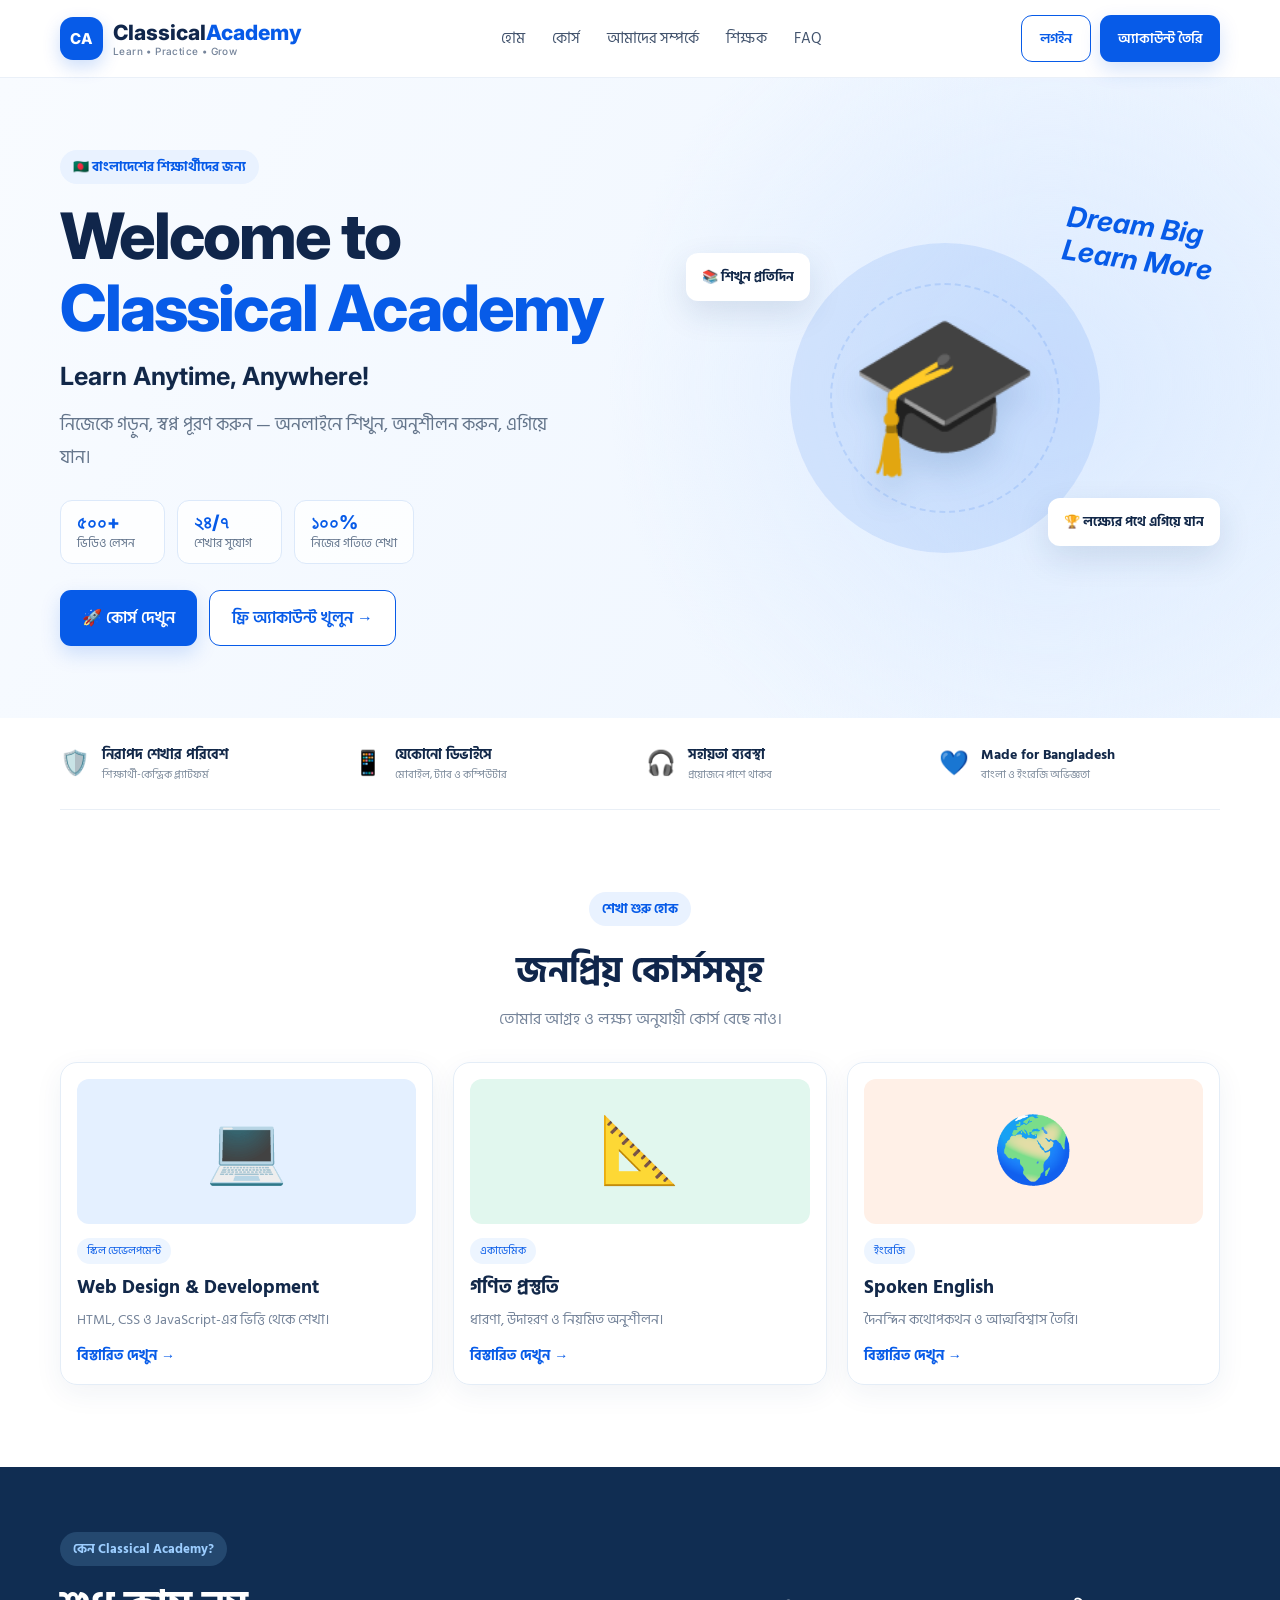
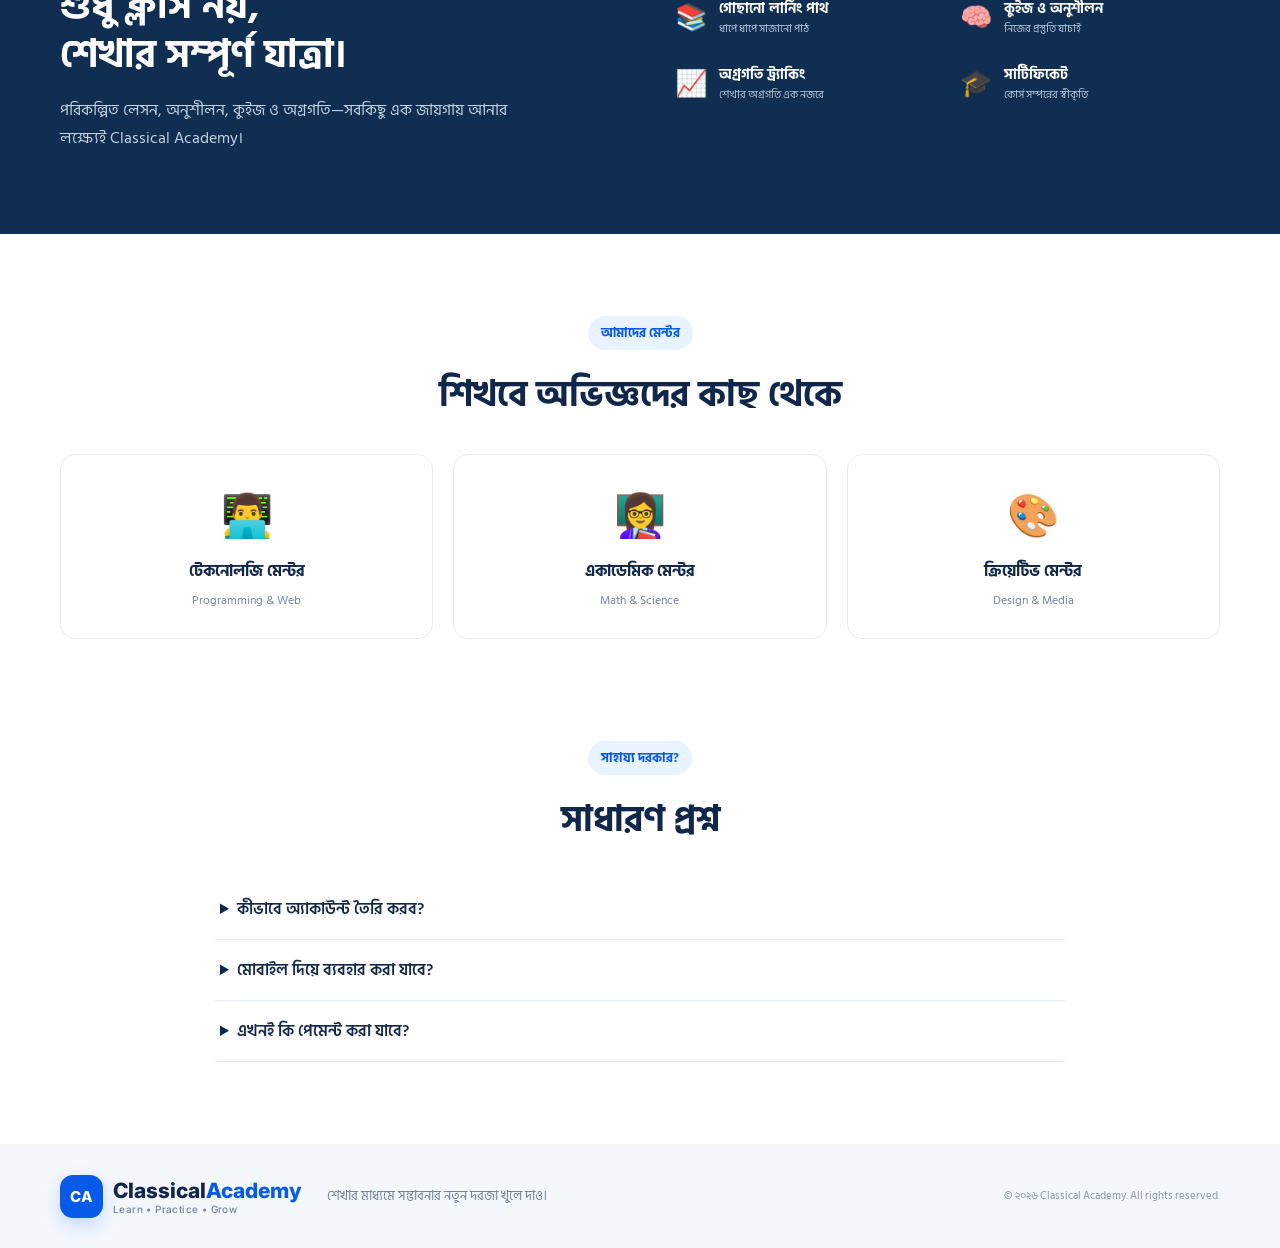
==== index.html @ afc103e8 "Add files via upload" ====
<!doctype html>
<html lang="bn">
<head>
<meta charset="utf-8"><meta name="viewport" content="width=device-width,initial-scale=1">
<meta name="theme-color" content="#075be8"><title>Classical Academy | Learn • Practice • Grow</title>
<link rel="preconnect" href="https://fonts.googleapis.com"><link rel="preconnect" href="https://fonts.gstatic.com" crossorigin>
<link href="https://fonts.googleapis.com/css2?family=Hind+Siliguri:wght@400;500;600;700&family=Inter:wght@400;500;600;700;800&display=swap" rel="stylesheet">
<link rel="stylesheet" href="style.css">
</head>
<body>
<header class="header">
 <a class="brand" href="#home"><span class="logo">CA</span><span>Classical<span>Academy</span><small>Learn • Practice • Grow</small></span></a>
 <nav id="nav"><a href="#home">হোম</a><a href="#courses">কোর্স</a><a href="#about">আমাদের সম্পর্কে</a><a href="#teachers">শিক্ষক</a><a href="#faq">FAQ</a></nav>
 <div class="head-actions"><button class="btn outline" data-open="login">লগইন</button><button class="btn primary" data-open="register">অ্যাকাউন্ট তৈরি</button><button class="hamb" id="hamb">☰</button></div>
</header>
<main id="home">
<section class="hero">
 <div class="hero-copy">
  <span class="eyebrow">🇧🇩 বাংলাদেশের শিক্ষার্থীদের জন্য</span>
  <h1>Welcome to<br><em>Classical Academy</em></h1>
  <h2>Learn Anytime, Anywhere!</h2>
  <p>নিজেকে গড়ুন, স্বপ্ন পূরণ করুন — অনলাইনে শিখুন, অনুশীলন করুন, এগিয়ে যান।</p>
  <div class="stats"><div><b>৫০০+</b><small>ভিডিও লেসন</small></div><div><b>২৪/৭</b><small>শেখার সুযোগ</small></div><div><b>১০০%</b><small>নিজের গতিতে শেখা</small></div></div>
  <div class="hero-actions"><a class="btn primary large" href="#courses">🚀 কোর্স দেখুন</a><button class="btn outline large" data-open="register">ফ্রি অ্যাকাউন্ট খুলুন →</button></div>
 </div>
 <div class="hero-visual"><div class="circle c1"></div><div class="circle c2"></div><div class="student">🎓</div><div class="floating f1">📚 <b>শিখুন প্রতিদিন</b></div><div class="floating f2">🏆 <b>লক্ষ্যের পথে এগিয়ে যান</b></div><div class="scribble">Dream Big<br>Learn More</div></div>
</section>
<section class="trust"><div>🛡️ <span><b>নিরাপদ শেখার পরিবেশ</b><small>শিক্ষার্থী-কেন্দ্রিক প্ল্যাটফর্ম</small></span></div><div>📱 <span><b>যেকোনো ডিভাইসে</b><small>মোবাইল, ট্যাব ও কম্পিউটার</small></span></div><div>🎧 <span><b>সহায়তা ব্যবস্থা</b><small>প্রয়োজনে পাশে থাকব</small></span></div><div>💙 <span><b>Made for Bangladesh</b><small>বাংলা ও ইংরেজি অভিজ্ঞতা</small></span></div></section>
<section class="section" id="courses"><div class="section-title"><span class="eyebrow">শেখা শুরু হোক</span><h2>জনপ্রিয় কোর্সসমূহ</h2><p>তোমার আগ্রহ ও লক্ষ্য অনুযায়ী কোর্স বেছে নাও।</p></div><div class="course-grid">
 <article class="course"><div class="course-art blue">💻</div><span class="tag">স্কিল ডেভেলপমেন্ট</span><h3>Web Design & Development</h3><p>HTML, CSS ও JavaScript-এর ভিত্তি থেকে শেখা।</p><button class="text-btn" data-open="login">বিস্তারিত দেখুন →</button></article>
 <article class="course"><div class="course-art green">📐</div><span class="tag">একাডেমিক</span><h3>গণিত প্রস্তুতি</h3><p>ধারণা, উদাহরণ ও নিয়মিত অনুশীলন।</p><button class="text-btn" data-open="login">বিস্তারিত দেখুন →</button></article>
 <article class="course"><div class="course-art peach">🌍</div><span class="tag">ইংরেজি</span><h3>Spoken English</h3><p>দৈনন্দিন কথোপকথন ও আত্মবিশ্বাস তৈরি।</p><button class="text-btn" data-open="login">বিস্তারিত দেখুন →</button></article>
</div></section>
<section class="about" id="about"><div><span class="eyebrow light">কেন Classical Academy?</span><h2>শুধু ক্লাস নয়,<br>শেখার সম্পূর্ণ যাত্রা।</h2><p>পরিকল্পিত লেসন, অনুশীলন, কুইজ ও অগ্রগতি—সবকিছু এক জায়গায় আনার লক্ষ্যেই Classical Academy।</p></div><div class="benefits"><div>📚 <span><b>গোছানো লার্নিং পাথ</b><small>ধাপে ধাপে সাজানো পাঠ</small></span></div><div>🧠 <span><b>কুইজ ও অনুশীলন</b><small>নিজের প্রস্তুতি যাচাই</small></span></div><div>📈 <span><b>অগ্রগতি ট্র্যাকিং</b><small>শেখার অগ্রগতি এক নজরে</small></span></div><div>🎓 <span><b>সার্টিফিকেট</b><small>কোর্স সম্পন্নের স্বীকৃতি</small></span></div></div></section>
<section class="section teachers" id="teachers"><div class="section-title"><span class="eyebrow">আমাদের মেন্টর</span><h2>শিখবে অভিজ্ঞদের কাছ থেকে</h2></div><div class="teacher-row"><div>👨‍💻<b>টেকনোলজি মেন্টর</b><small>Programming & Web</small></div><div>👩‍🏫<b>একাডেমিক মেন্টর</b><small>Math & Science</small></div><div>🎨<b>ক্রিয়েটিভ মেন্টর</b><small>Design & Media</small></div></div></section>
<section class="faq section" id="faq"><div class="section-title"><span class="eyebrow">সাহায্য দরকার?</span><h2>সাধারণ প্রশ্ন</h2></div><details><summary>কীভাবে অ্যাকাউন্ট তৈরি করব?</summary><p>উপরের “অ্যাকাউন্ট তৈরি” বাটনে ক্লিক করে রেজিস্ট্রেশন ফর্ম পূরণ করো।</p></details><details><summary>মোবাইল দিয়ে ব্যবহার করা যাবে?</summary><p>হ্যাঁ, সাইটটি মোবাইল, ট্যাবলেট ও ডেস্কটপে ব্যবহার উপযোগী।</p></details><details><summary>এখনই কি পেমেন্ট করা যাবে?</summary><p>এটি প্রথম UI প্রোটোটাইপ। লাইভ পেমেন্ট চালুর আগে Backend ও পেমেন্ট গেটওয়ে সংযুক্ত করতে হবে।</p></details></section>
</main>
<footer><a class="brand" href="#home"><span class="logo">CA</span><span>Classical<span>Academy</span><small>Learn • Practice • Grow</small></span></a><p>শেখার মাধ্যমে সম্ভাবনার নতুন দরজা খুলে দাও।</p><small>© ২০২৬ Classical Academy. All rights reserved.</small></footer>
<div class="modal-wrap" id="modal"><div class="modal"><button class="close" id="close">×</button><div id="modalBody"></div></div></div>
<div class="toast" id="toast"></div>
<script src="app.js"></script>
</body></html>
---- style.css ----
*{box-sizing:border-box}html{scroll-behavior:smooth}body{margin:0;color:#122849;font-family:"Hind Siliguri",sans-serif;background:#fff}a{text-decoration:none;color:inherit}.header{height:78px;display:flex;align-items:center;justify-content:space-between;padding:0 max(22px,calc((100% - 1160px)/2));border-bottom:1px solid #eaf0f8;position:sticky;top:0;background:#ffffffed;backdrop-filter:blur(12px);z-index:10}.brand{display:flex;align-items:center;gap:10px;font:800 21px Inter,sans-serif;color:#10264b}.brand>span:last-child>span{color:#075be8}.brand small{display:block;font:500 10px Inter,sans-serif;letter-spacing:.4px;color:#75849a}.logo{width:43px;height:43px;border-radius:13px;background:#075be8;color:#fff;display:grid;place-items:center;font:800 15px Inter;box-shadow:0 7px 18px #075be833}.header nav{display:flex;gap:27px;color:#42536d;font-size:15px}.header nav a:hover{color:#075be8}.head-actions{display:flex;gap:9px}.btn{border:0;border-radius:11px;padding:11px 18px;font:600 14px "Hind Siliguri";cursor:pointer;display:inline-flex;justify-content:center;align-items:center;gap:8px}.primary{background:#075be8;color:white;box-shadow:0 8px 20px #075be82b}.outline{border:1px solid #075be8;background:#fff;color:#075be8}.large{padding:14px 22px;font-size:16px}.hamb{display:none;background:none;border:0;font-size:24px}.hero{min-height:590px;padding:72px max(22px,calc((100% - 1160px)/2));display:grid;grid-template-columns:1.05fr .95fr;align-items:center;background:radial-gradient(circle at 82% 48%,#dbeaff 0,transparent 40%),linear-gradient(115deg,#f8fbff,#edf5ff)}.hero-copy{max-width:590px}.eyebrow{display:inline-block;color:#075be8;background:#e9f2ff;border-radius:30px;padding:6px 13px;font-size:13px;font-weight:700;margin-bottom:16px}.hero h1{font:800 clamp(40px,5vw,66px)/1.12 Inter,sans-serif;letter-spacing:-2px;margin:0;color:#10264b}.hero h1 em{font-style:normal;color:#075be8}.hero h2{font:700 25px Inter,sans-serif;margin:18px 0 10px}.hero-copy>p{font-size:18px;line-height:1.8;color:#64758b;max-width:520px}.stats{display:flex;gap:12px;margin:26px 0}.stats div{background:#ffffffc9;border:1px solid #dce9fa;border-radius:12px;padding:10px 16px;min-width:105px}.stats b,.stats small{display:block}.stats b{font:800 19px Inter;color:#075be8}.stats small{font-size:12px;color:#61738b}.hero-actions{display:flex;gap:12px;flex-wrap:wrap}.hero-visual{height:410px;position:relative;display:grid;place-items:center}.circle{position:absolute;border-radius:50%;background:#075be8}.c1{width:310px;height:310px;opacity:.1}.c2{width:230px;height:230px;opacity:.12;border:2px dashed #075be8;background:transparent}.student{font-size:155px;z-index:1;filter:drop-shadow(0 20px 15px #164a8b25)}.floating{position:absolute;z-index:2;background:#fff;padding:13px 16px;border-radius:12px;box-shadow:0 12px 32px #173d6c20;font-size:13px}.f1{top:60px;left:3%}.f2{bottom:57px;right:0}.scribble{position:absolute;right:1%;top:16px;color:#075be8;font:italic 700 28px Inter;transform:rotate(8deg)}.trust{max-width:1160px;margin:auto;display:grid;grid-template-columns:repeat(4,1fr);padding:25px 0;border-bottom:1px solid #e9eff6;gap:12px}.trust>div,.benefits>div{display:flex;align-items:center;gap:12px;font-size:24px}.trust span,.benefits span{display:flex;flex-direction:column}.trust b,.benefits b{font-size:14px}.trust small,.benefits small{font-size:11px;color:#7c8a9b}.section{max-width:1160px;margin:auto;padding:82px 0}.section-title{text-align:center;margin-bottom:30px}.section-title h2{font-size:36px;margin:0;color:#10264b}.section-title p{color:#75849a;margin:6px}.course-grid{display:grid;grid-template-columns:repeat(3,1fr);gap:20px}.course{border:1px solid #e4edf7;border-radius:17px;padding:16px;box-shadow:0 8px 28px #183d6810}.course-art{height:145px;border-radius:12px;display:grid;place-items:center;font-size:65px}.blue{background:#e4f0ff}.green{background:#e1f7ee}.peach{background:#fff0e7}.tag{display:inline-block;margin-top:14px;color:#075be8;background:#edf5ff;border-radius:20px;padding:4px 10px;font-size:11px}.course h3{margin:8px 0 5px;font-size:19px}.course p{margin:0;color:#75849a;font-size:14px}.text-btn{border:0;background:none;color:#075be8;font:700 14px "Hind Siliguri";padding:13px 0 0;cursor:pointer}.about{background:#102d52;color:white;padding:65px max(22px,calc((100% - 1160px)/2));display:grid;grid-template-columns:1fr 1fr;gap:70px;align-items:center}.light{background:#24486f;color:#9dceff}.about h2{font-size:39px;line-height:1.25;margin:0}.about p{color:#c2d1e1;line-height:1.8;max-width:460px}.benefits{display:grid;grid-template-columns:1fr 1fr;gap:24px}.benefits>div{font-size:26px}.benefits b{color:#fff}.benefits small{color:#b5c7da}.teacher-row{display:grid;grid-template-columns:repeat(3,1fr);gap:20px}.teacher-row div{border:1px solid #e4edf7;border-radius:15px;padding:28px;text-align:center;font-size:42px;display:flex;flex-direction:column;gap:7px}.teacher-row b{font-size:16px}.teacher-row small{font-size:12px;color:#75849a}.faq{max-width:850px;padding-top:20px}.faq details{border-bottom:1px solid #e4edf7;padding:17px 5px}.faq summary{font-weight:600;cursor:pointer}.faq details p{color:#75849a;font-size:14px}footer{background:#f4f8fd;padding:28px max(22px,calc((100% - 1160px)/2));display:flex;align-items:center;gap:25px;flex-wrap:wrap}footer p{color:#718198;flex:1;font-size:13px}footer>small{color:#8795a6;font-size:11px}.modal-wrap{display:none;position:fixed;inset:0;background:#0a1c35a8;z-index:30;place-items:center;padding:16px}.modal-wrap.show{display:grid}.modal{width:min(480px,100%);background:#fff;border-radius:18px;padding:30px;position:relative;max-height:92vh;overflow:auto}.close{position:absolute;right:16px;top:8px;border:0;background:none;font-size:28px;color:#718198;cursor:pointer}.modal h2{margin:0;color:#10264b;font-size:26px}.modal p{margin:3px 0 18px;color:#75849a;font-size:13px}.field{display:block;margin:12px 0}.field span{display:block;font-size:13px;font-weight:600;margin-bottom:5px}.field input,.field select{width:100%;padding:11px;border:1px solid #dce6f1;border-radius:9px;font:14px "Hind Siliguri";outline:none}.field input:focus,.field select:focus{border-color:#075be8}.modal .btn{width:100%;margin-top:10px}.modal .link{color:#075be8;cursor:pointer;font-weight:600}.hint{font-size:11px;color:#78899d}.toast{position:fixed;bottom:20px;left:50%;transform:translate(-50%,20px);background:#102d52;color:#fff;padding:11px 17px;border-radius:9px;opacity:0;transition:.2s;z-index:40}.toast.show{opacity:1;transform:translate(-50%,0)}@media(max-width:850px){.header nav{display:none;position:absolute;top:77px;left:0;right:0;background:white;padding:20px;flex-direction:column;gap:15px;box-shadow:0 12px 25px #183d6818}.header nav.open{display:flex}.hamb{display:block}.head-actions .outline{display:none}.hero{grid-template-columns:1fr;padding-top:55px}.hero-visual{height:300px}.student{font-size:115px}.trust{padding:20px;grid-template-columns:1fr 1fr}.section{padding:60px 20px}.about{grid-template-columns:1fr;gap:30px}.course-grid{grid-template-columns:1fr 1fr}}@media(max-width:560px){.brand{font-size:17px}.brand small{font-size:8px}.logo{width:37px;height:37px}.head-actions .primary{padding:9px 11px;font-size:12px}.hero h1{font-size:43px}.hero h2{font-size:20px}.hero-copy>p{font-size:15px}.stats{gap:6px}.stats div{min-width:0;padding:8px}.stats b{font-size:15px}.stats small{font-size:10px}.hero-visual{height:260px}.scribble{font-size:20px}.trust{grid-template-columns:1fr 1fr}.trust>div{font-size:19px}.trust b{font-size:12px}.trust small{font-size:10px}.course-grid,.teacher-row{grid-template-columns:1fr}.section-title h2{font-size:29px}.about h2{font-size:32px}.benefits{gap:16px}.benefits b{font-size:12px}.benefits small{font-size:10px}footer{gap:10px}footer p{flex-basis:100%}}
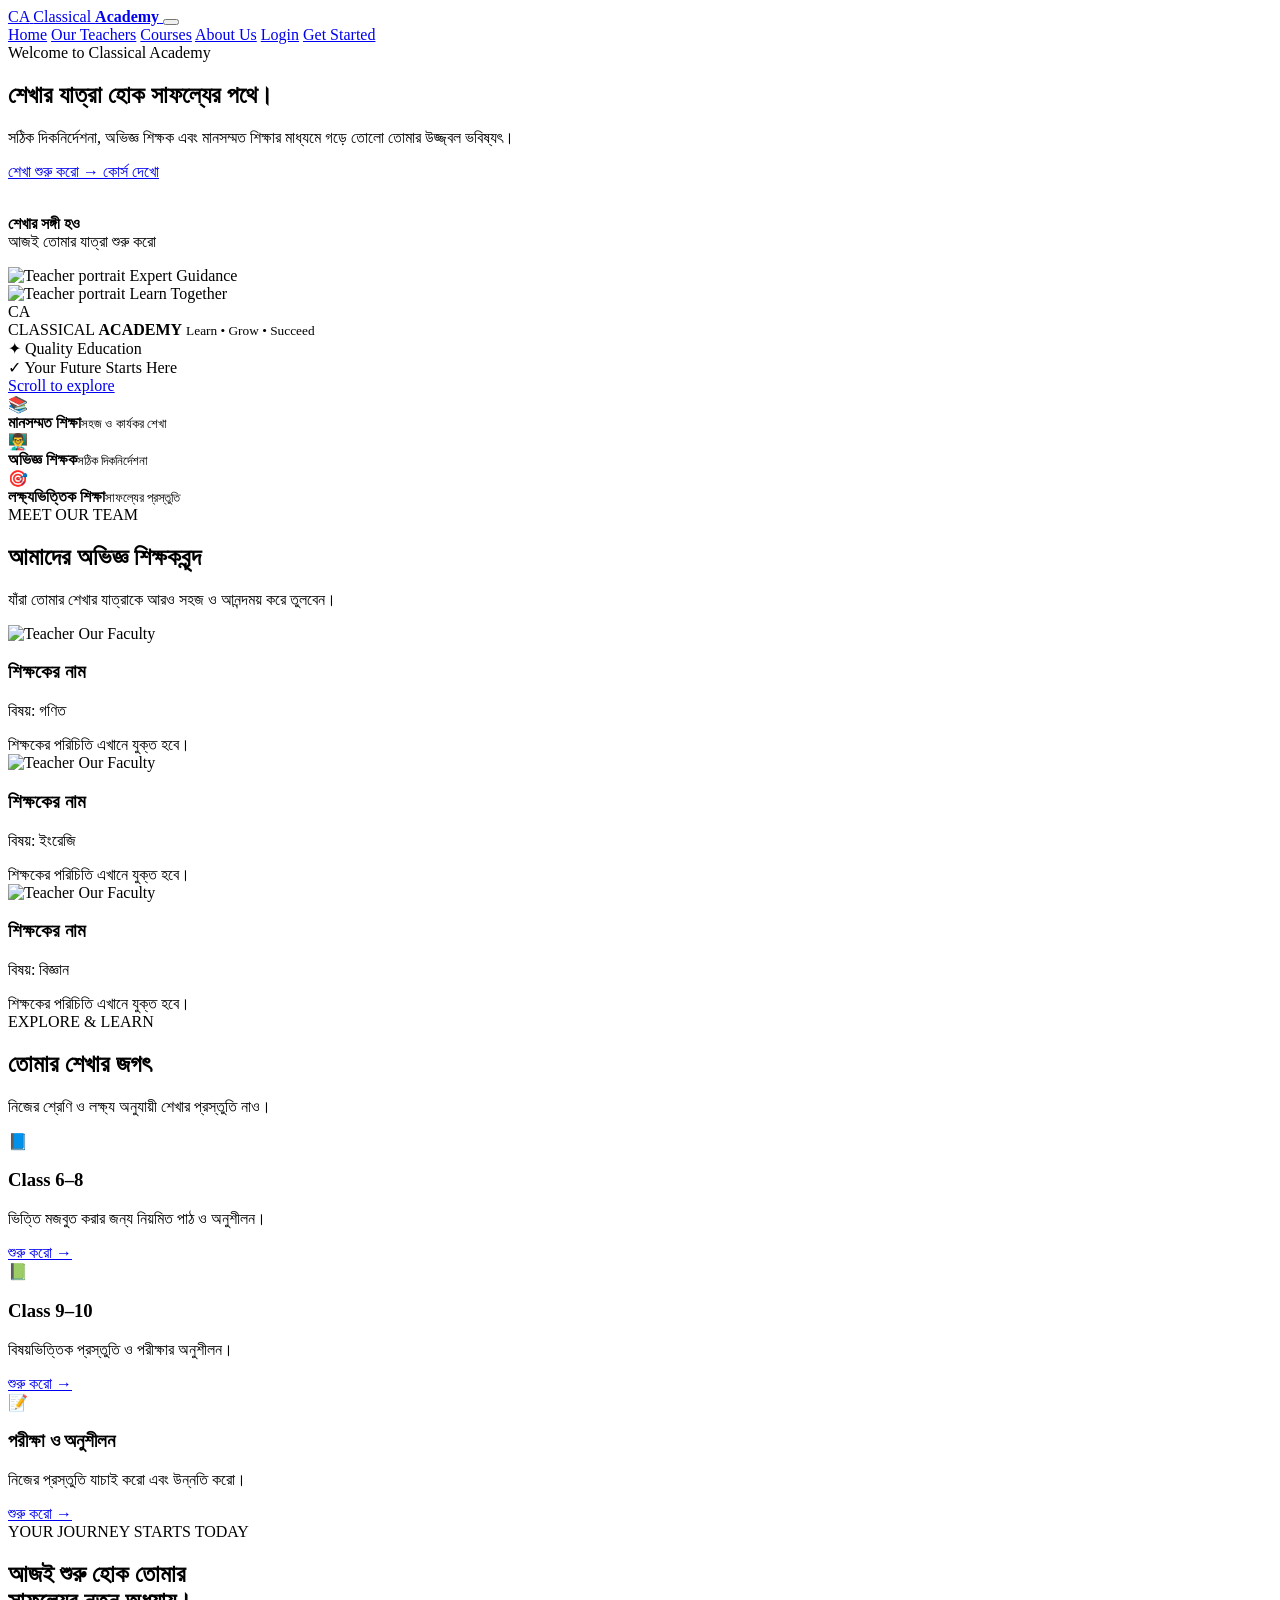
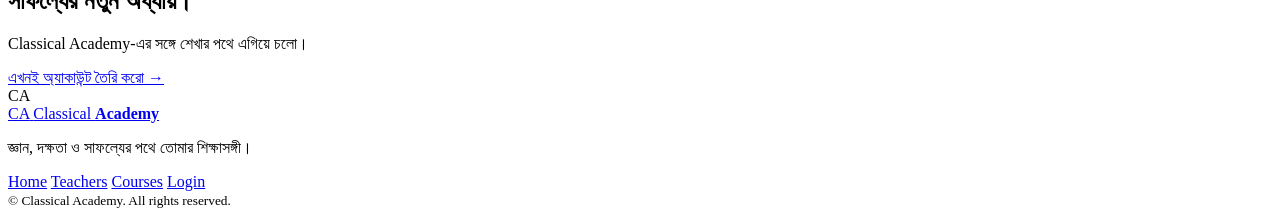
==== commit 86cef087: "Update index.html" ====
--- a/index.html
+++ b/index.html
@@ -1,42 +1,254 @@
-<!doctype html>
+<!DOCTYPE html>
 <html lang="bn">
 <head>
-<meta charset="utf-8"><meta name="viewport" content="width=device-width,initial-scale=1">
-<meta name="theme-color" content="#075be8"><title>Classical Academy | Learn • Practice • Grow</title>
-<link rel="preconnect" href="https://fonts.googleapis.com"><link rel="preconnect" href="https://fonts.gstatic.com" crossorigin>
-<link href="https://fonts.googleapis.com/css2?family=Hind+Siliguri:wght@400;500;600;700&family=Inter:wght@400;500;600;700;800&display=swap" rel="stylesheet">
-<link rel="stylesheet" href="style.css">
+  <meta charset="UTF-8">
+  <meta name="viewport" content="width=device-width, initial-scale=1.0">
+  <meta name="theme-color" content="#6d28d9">
+  <meta name="description" content="Classical Academy - জ্ঞান, দক্ষতা ও সাফল্যের পথে তোমার বিশ্বস্ত শিক্ষাসঙ্গী।">
+
+  <title>Classical Academy | Learn. Grow. Succeed.</title>
+
+  <link rel="preconnect" href="https://fonts.googleapis.com">
+  <link rel="preconnect" href="https://fonts.gstatic.com" crossorigin>
+  <link href="https://fonts.googleapis.com/css2?family=Hind+Siliguri:wght@400;500;600;700&family=Poppins:wght@400;500;600;700;800&display=swap" rel="stylesheet">
+
+  <link rel="stylesheet" href="welcome.css">
 </head>
+
 <body>
-<header class="header">
- <a class="brand" href="#home"><span class="logo">CA</span><span>Classical<span>Academy</span><small>Learn • Practice • Grow</small></span></a>
- <nav id="nav"><a href="#home">হোম</a><a href="#courses">কোর্স</a><a href="#about">আমাদের সম্পর্কে</a><a href="#teachers">শিক্ষক</a><a href="#faq">FAQ</a></nav>
- <div class="head-actions"><button class="btn outline" data-open="login">লগইন</button><button class="btn primary" data-open="register">অ্যাকাউন্ট তৈরি</button><button class="hamb" id="hamb">☰</button></div>
-</header>
-<main id="home">
-<section class="hero">
- <div class="hero-copy">
-  <span class="eyebrow">🇧🇩 বাংলাদেশের শিক্ষার্থীদের জন্য</span>
-  <h1>Welcome to<br><em>Classical Academy</em></h1>
-  <h2>Learn Anytime, Anywhere!</h2>
-  <p>নিজেকে গড়ুন, স্বপ্ন পূরণ করুন — অনলাইনে শিখুন, অনুশীলন করুন, এগিয়ে যান।</p>
-  <div class="stats"><div><b>৫০০+</b><small>ভিডিও লেসন</small></div><div><b>২৪/৭</b><small>শেখার সুযোগ</small></div><div><b>১০০%</b><small>নিজের গতিতে শেখা</small></div></div>
-  <div class="hero-actions"><a class="btn primary large" href="#courses">🚀 কোর্স দেখুন</a><button class="btn outline large" data-open="register">ফ্রি অ্যাকাউন্ট খুলুন →</button></div>
- </div>
- <div class="hero-visual"><div class="circle c1"></div><div class="circle c2"></div><div class="student">🎓</div><div class="floating f1">📚 <b>শিখুন প্রতিদিন</b></div><div class="floating f2">🏆 <b>লক্ষ্যের পথে এগিয়ে যান</b></div><div class="scribble">Dream Big<br>Learn More</div></div>
-</section>
-<section class="trust"><div>🛡️ <span><b>নিরাপদ শেখার পরিবেশ</b><small>শিক্ষার্থী-কেন্দ্রিক প্ল্যাটফর্ম</small></span></div><div>📱 <span><b>যেকোনো ডিভাইসে</b><small>মোবাইল, ট্যাব ও কম্পিউটার</small></span></div><div>🎧 <span><b>সহায়তা ব্যবস্থা</b><small>প্রয়োজনে পাশে থাকব</small></span></div><div>💙 <span><b>Made for Bangladesh</b><small>বাংলা ও ইংরেজি অভিজ্ঞতা</small></span></div></section>
-<section class="section" id="courses"><div class="section-title"><span class="eyebrow">শেখা শুরু হোক</span><h2>জনপ্রিয় কোর্সসমূহ</h2><p>তোমার আগ্রহ ও লক্ষ্য অনুযায়ী কোর্স বেছে নাও।</p></div><div class="course-grid">
- <article class="course"><div class="course-art blue">💻</div><span class="tag">স্কিল ডেভেলপমেন্ট</span><h3>Web Design & Development</h3><p>HTML, CSS ও JavaScript-এর ভিত্তি থেকে শেখা।</p><button class="text-btn" data-open="login">বিস্তারিত দেখুন →</button></article>
- <article class="course"><div class="course-art green">📐</div><span class="tag">একাডেমিক</span><h3>গণিত প্রস্তুতি</h3><p>ধারণা, উদাহরণ ও নিয়মিত অনুশীলন।</p><button class="text-btn" data-open="login">বিস্তারিত দেখুন →</button></article>
- <article class="course"><div class="course-art peach">🌍</div><span class="tag">ইংরেজি</span><h3>Spoken English</h3><p>দৈনন্দিন কথোপকথন ও আত্মবিশ্বাস তৈরি।</p><button class="text-btn" data-open="login">বিস্তারিত দেখুন →</button></article>
-</div></section>
-<section class="about" id="about"><div><span class="eyebrow light">কেন Classical Academy?</span><h2>শুধু ক্লাস নয়,<br>শেখার সম্পূর্ণ যাত্রা।</h2><p>পরিকল্পিত লেসন, অনুশীলন, কুইজ ও অগ্রগতি—সবকিছু এক জায়গায় আনার লক্ষ্যেই Classical Academy।</p></div><div class="benefits"><div>📚 <span><b>গোছানো লার্নিং পাথ</b><small>ধাপে ধাপে সাজানো পাঠ</small></span></div><div>🧠 <span><b>কুইজ ও অনুশীলন</b><small>নিজের প্রস্তুতি যাচাই</small></span></div><div>📈 <span><b>অগ্রগতি ট্র্যাকিং</b><small>শেখার অগ্রগতি এক নজরে</small></span></div><div>🎓 <span><b>সার্টিফিকেট</b><small>কোর্স সম্পন্নের স্বীকৃতি</small></span></div></div></section>
-<section class="section teachers" id="teachers"><div class="section-title"><span class="eyebrow">আমাদের মেন্টর</span><h2>শিখবে অভিজ্ঞদের কাছ থেকে</h2></div><div class="teacher-row"><div>👨‍💻<b>টেকনোলজি মেন্টর</b><small>Programming & Web</small></div><div>👩‍🏫<b>একাডেমিক মেন্টর</b><small>Math & Science</small></div><div>🎨<b>ক্রিয়েটিভ মেন্টর</b><small>Design & Media</small></div></div></section>
-<section class="faq section" id="faq"><div class="section-title"><span class="eyebrow">সাহায্য দরকার?</span><h2>সাধারণ প্রশ্ন</h2></div><details><summary>কীভাবে অ্যাকাউন্ট তৈরি করব?</summary><p>উপরের “অ্যাকাউন্ট তৈরি” বাটনে ক্লিক করে রেজিস্ট্রেশন ফর্ম পূরণ করো।</p></details><details><summary>মোবাইল দিয়ে ব্যবহার করা যাবে?</summary><p>হ্যাঁ, সাইটটি মোবাইল, ট্যাবলেট ও ডেস্কটপে ব্যবহার উপযোগী।</p></details><details><summary>এখনই কি পেমেন্ট করা যাবে?</summary><p>এটি প্রথম UI প্রোটোটাইপ। লাইভ পেমেন্ট চালুর আগে Backend ও পেমেন্ট গেটওয়ে সংযুক্ত করতে হবে।</p></details></section>
-</main>
-<footer><a class="brand" href="#home"><span class="logo">CA</span><span>Classical<span>Academy</span><small>Learn • Practice • Grow</small></span></a><p>শেখার মাধ্যমে সম্ভাবনার নতুন দরজা খুলে দাও।</p><small>© ২০২৬ Classical Academy. All rights reserved.</small></footer>
-<div class="modal-wrap" id="modal"><div class="modal"><button class="close" id="close">×</button><div id="modalBody"></div></div></div>
-<div class="toast" id="toast"></div>
-<script src="app.js"></script>
-</body></html>+
+  <!-- Navigation -->
+  <header class="navbar">
+    <a href="#" class="brand">
+      <span class="brand-logo">CA</span>
+      <span>Classical <b>Academy</b></span>
+    </a>
+
+    <button class="menu-toggle" id="menuToggle"
+      aria-label="Open navigation" aria-expanded="false">
+      <span></span><span></span><span></span>
+    </button>
+
+    <nav class="nav-links" id="navLinks">
+      <a href="#home">Home</a>
+      <a href="#teachers">Our Teachers</a>
+      <a href="#courses">Courses</a>
+      <a href="#about">About Us</a>
+      <a href="login.html" class="nav-login">Login</a>
+      <a href="register.html" class="nav-register">Get Started</a>
+    </nav>
+  </header>
+
+  <main>
+
+    <!-- Hero / Welcome -->
+    <section class="hero" id="home">
+
+      <div class="hero-glow glow-one"></div>
+      <div class="hero-glow glow-two"></div>
+
+      <div class="hero-content">
+        <div class="hero-badge">
+          <span class="live-dot"></span>
+          Welcome to Classical Academy
+        </div>
+
+        <h1>
+          শেখার যাত্রা হোক
+          <span>সাফল্যের পথে।</span>
+        </h1>
+
+        <p class="hero-description">
+          সঠিক দিকনির্দেশনা, অভিজ্ঞ শিক্ষক এবং মানসম্মত
+          শিক্ষার মাধ্যমে গড়ে তোলো তোমার উজ্জ্বল ভবিষ্যৎ।
+        </p>
+
+        <div class="hero-actions">
+          <a href="register.html" class="btn btn-primary">
+            শেখা শুরু করো <span>→</span>
+          </a>
+          <a href="#courses" class="btn btn-outline">
+            কোর্স দেখো
+          </a>
+        </div>
+
+        <div class="hero-trust">
+          <div class="trust-avatars">
+            <img src="https://images.unsplash.com/photo-1500648767791-00dcc994a43e?w=80&h=80&fit=crop&crop=faces" alt="">
+            <img src="https://images.unsplash.com/photo-1534528741775-53994a69daeb?w=80&h=80&fit=crop&crop=faces" alt="">
+            <img src="https://images.unsplash.com/photo-1506794778202-cad84cf45f1d?w=80&h=80&fit=crop&crop=faces" alt="">
+          </div>
+          <p><strong>শেখার সঙ্গী হও</strong><br>আজই তোমার যাত্রা শুরু করো</p>
+        </div>
+      </div>
+
+      <!-- Animated teacher portraits -->
+      <div class="hero-visual" aria-label="Our learning community">
+
+        <div class="orbit orbit-one"></div>
+        <div class="orbit orbit-two"></div>
+
+        <div class="floating-card card-left">
+          <img src="https://images.unsplash.com/photo-1500648767791-00dcc994a43e?w=500&h=650&fit=crop&crop=faces" alt="Teacher portrait">
+          <span class="portrait-label">Expert Guidance</span>
+        </div>
+
+        <div class="floating-card card-right">
+          <img src="https://images.unsplash.com/photo-1534528741775-53994a69daeb?w=500&h=650&fit=crop&crop=faces" alt="Teacher portrait">
+          <span class="portrait-label">Learn Together</span>
+        </div>
+
+        <div class="center-card">
+          <div class="center-icon">CA</div>
+          <span>CLASSICAL</span>
+          <strong>ACADEMY</strong>
+          <small>Learn • Grow • Succeed</small>
+        </div>
+
+        <div class="floating-note note-top">
+          <span>✦</span> Quality Education
+        </div>
+
+        <div class="floating-note note-bottom">
+          <span>✓</span> Your Future Starts Here
+        </div>
+      </div>
+
+      <a href="#about" class="scroll-down">
+        <span></span> Scroll to explore
+      </a>
+    </section>
+
+    <!-- Highlights -->
+    <section class="highlights" id="about">
+      <div class="highlight-item">
+        <span class="highlight-icon">📚</span>
+        <div><strong>মানসম্মত শিক্ষা</strong><small>সহজ ও কার্যকর শেখা</small></div>
+      </div>
+      <div class="highlight-item">
+        <span class="highlight-icon">👨‍🏫</span>
+        <div><strong>অভিজ্ঞ শিক্ষক</strong><small>সঠিক দিকনির্দেশনা</small></div>
+      </div>
+      <div class="highlight-item">
+        <span class="highlight-icon">🎯</span>
+        <div><strong>লক্ষ্যভিত্তিক শিক্ষা</strong><small>সাফল্যের প্রস্তুতি</small></div>
+      </div>
+    </section>
+
+    <!-- Teachers -->
+    <section class="section teachers-section" id="teachers">
+      <div class="section-heading">
+        <span class="eyebrow">MEET OUR TEAM</span>
+        <h2>আমাদের অভিজ্ঞ শিক্ষকবৃন্দ</h2>
+        <p>যাঁরা তোমার শেখার যাত্রাকে আরও সহজ ও আনন্দময় করে তুলবেন।</p>
+      </div>
+
+      <div class="teacher-grid" id="teacherGrid">
+
+        <!-- Demo teacher cards. Later these will load from Firestore. -->
+        <article class="teacher-card">
+          <div class="teacher-photo">
+            <img src="https://images.unsplash.com/photo-1500648767791-00dcc994a43e?w=600&h=650&fit=crop&crop=faces" alt="Teacher">
+            <span class="teacher-tag">Our Faculty</span>
+          </div>
+          <div class="teacher-info">
+            <h3>শিক্ষকের নাম</h3>
+            <p>বিষয়: গণিত</p>
+            <span>শিক্ষকের পরিচিতি এখানে যুক্ত হবে।</span>
+          </div>
+        </article>
+
+        <article class="teacher-card">
+          <div class="teacher-photo">
+            <img src="https://images.unsplash.com/photo-1534528741775-53994a69daeb?w=600&h=650&fit=crop&crop=faces" alt="Teacher">
+            <span class="teacher-tag">Our Faculty</span>
+          </div>
+          <div class="teacher-info">
+            <h3>শিক্ষকের নাম</h3>
+            <p>বিষয়: ইংরেজি</p>
+            <span>শিক্ষকের পরিচিতি এখানে যুক্ত হবে।</span>
+          </div>
+        </article>
+
+        <article class="teacher-card">
+          <div class="teacher-photo">
+            <img src="https://images.unsplash.com/photo-1506794778202-cad84cf45f1d?w=600&h=650&fit=crop&crop=faces" alt="Teacher">
+            <span class="teacher-tag">Our Faculty</span>
+          </div>
+          <div class="teacher-info">
+            <h3>শিক্ষকের নাম</h3>
+            <p>বিষয়: বিজ্ঞান</p>
+            <span>শিক্ষকের পরিচিতি এখানে যুক্ত হবে।</span>
+          </div>
+        </article>
+
+      </div>
+    </section>
+
+    <!-- Courses -->
+    <section class="section courses-section" id="courses">
+      <div class="section-heading">
+        <span class="eyebrow">EXPLORE & LEARN</span>
+        <h2>তোমার শেখার জগৎ</h2>
+        <p>নিজের শ্রেণি ও লক্ষ্য অনুযায়ী শেখার প্রস্তুতি নাও।</p>
+      </div>
+
+      <div class="course-grid">
+        <article class="course-card">
+          <div class="course-icon purple">📘</div>
+          <h3>Class 6–8</h3>
+          <p>ভিত্তি মজবুত করার জন্য নিয়মিত পাঠ ও অনুশীলন।</p>
+          <a href="register.html">শুরু করো →</a>
+        </article>
+
+        <article class="course-card">
+          <div class="course-icon pink">📗</div>
+          <h3>Class 9–10</h3>
+          <p>বিষয়ভিত্তিক প্রস্তুতি ও পরীক্ষার অনুশীলন।</p>
+          <a href="register.html">শুরু করো →</a>
+        </article>
+
+        <article class="course-card">
+          <div class="course-icon blue">📝</div>
+          <h3>পরীক্ষা ও অনুশীলন</h3>
+          <p>নিজের প্রস্তুতি যাচাই করো এবং উন্নতি করো।</p>
+          <a href="register.html">শুরু করো →</a>
+        </article>
+      </div>
+    </section>
+
+    <!-- CTA -->
+    <section class="cta-section">
+      <div class="cta-content">
+        <span class="eyebrow">YOUR JOURNEY STARTS TODAY</span>
+        <h2>আজই শুরু হোক তোমার<br><span>সাফল্যের নতুন অধ্যায়।</span></h2>
+        <p>Classical Academy-এর সঙ্গে শেখার পথে এগিয়ে চলো।</p>
+        <a href="register.html" class="btn btn-white">এখনই অ্যাকাউন্ট তৈরি করো →</a>
+      </div>
+      <div class="cta-decoration">CA</div>
+    </section>
+
+  </main>
+
+  <!-- Footer -->
+  <footer class="footer">
+    <a href="#" class="brand footer-brand">
+      <span class="brand-logo">CA</span>
+      <span>Classical <b>Academy</b></span>
+    </a>
+
+    <p>জ্ঞান, দক্ষতা ও সাফল্যের পথে তোমার শিক্ষাসঙ্গী।</p>
+
+    <div class="footer-links">
+      <a href="#home">Home</a>
+      <a href="#teachers">Teachers</a>
+      <a href="#courses">Courses</a>
+      <a href="login.html">Login</a>
+    </div>
+
+    <small>© <span id="currentYear"></span> Classical Academy. All rights reserved.</small>
+  </footer>
+
+  <script src="welcome.js"></script>
+</body>
+</html>
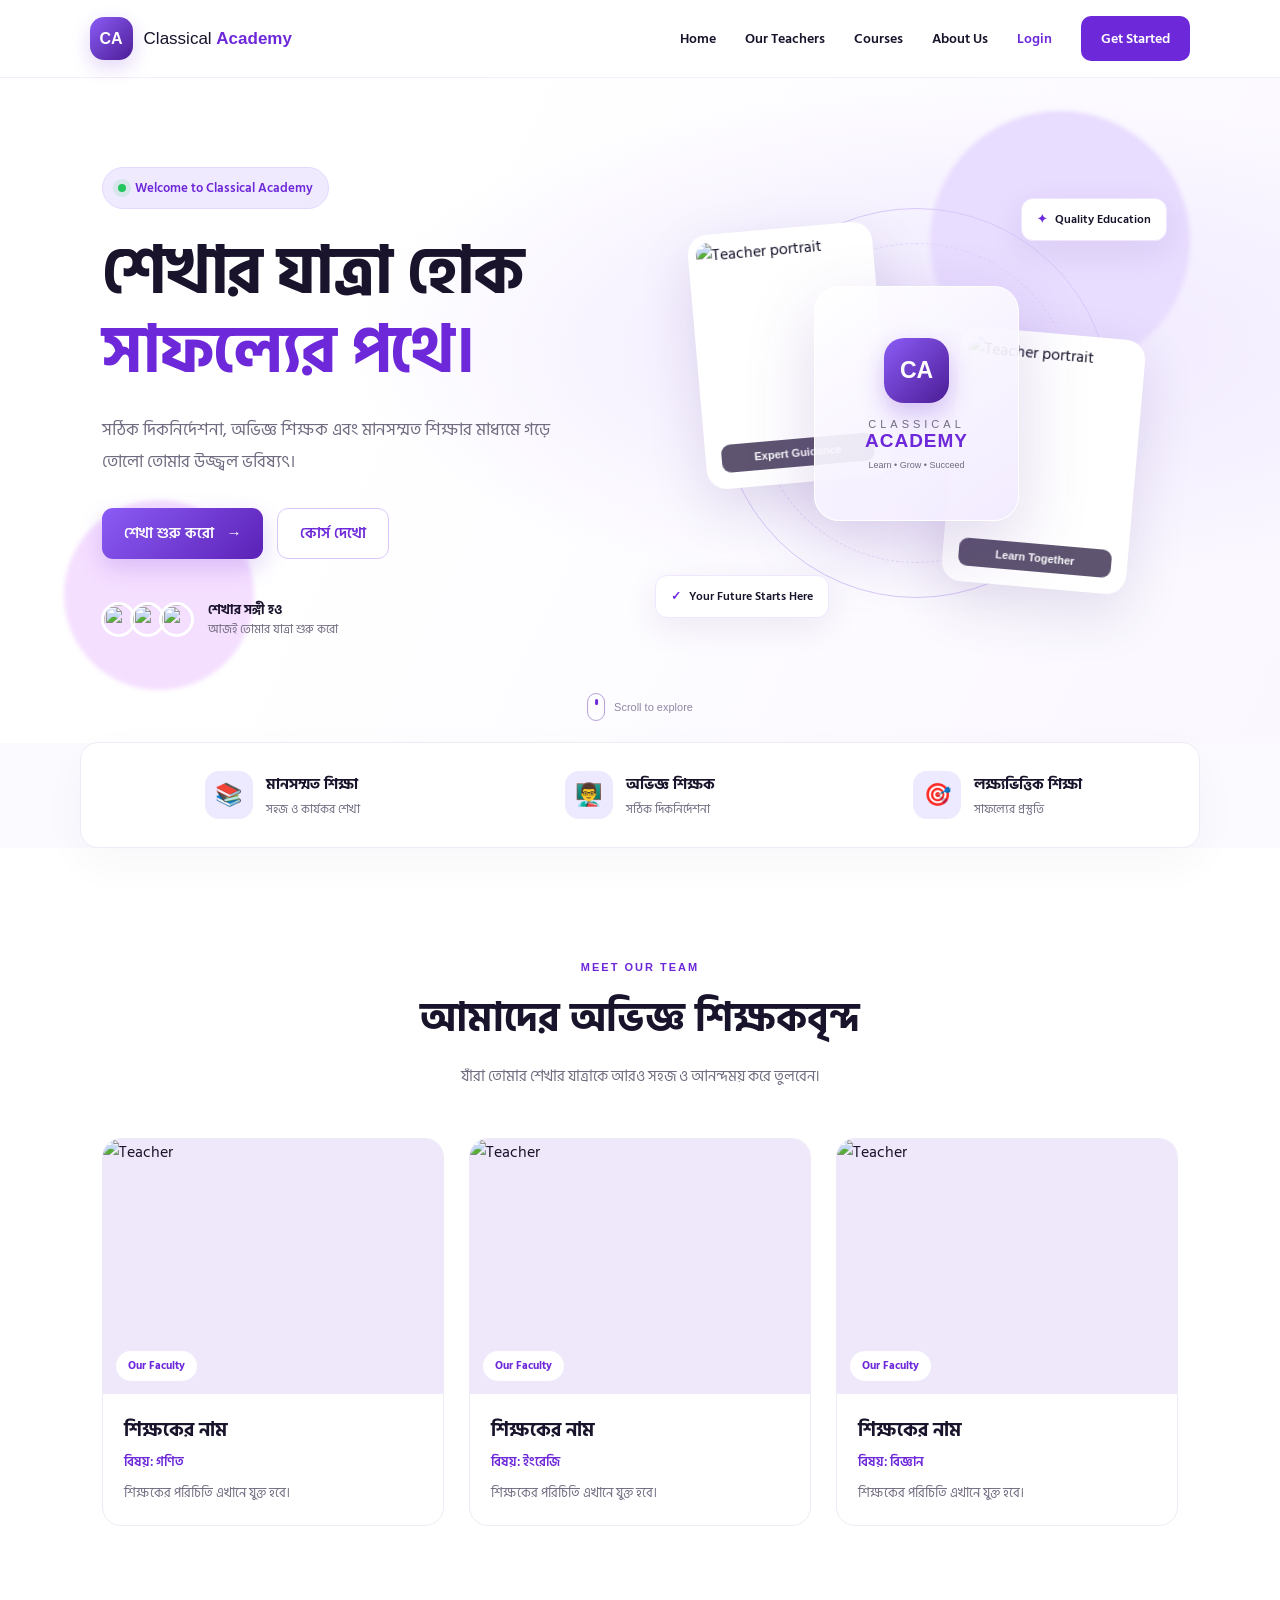
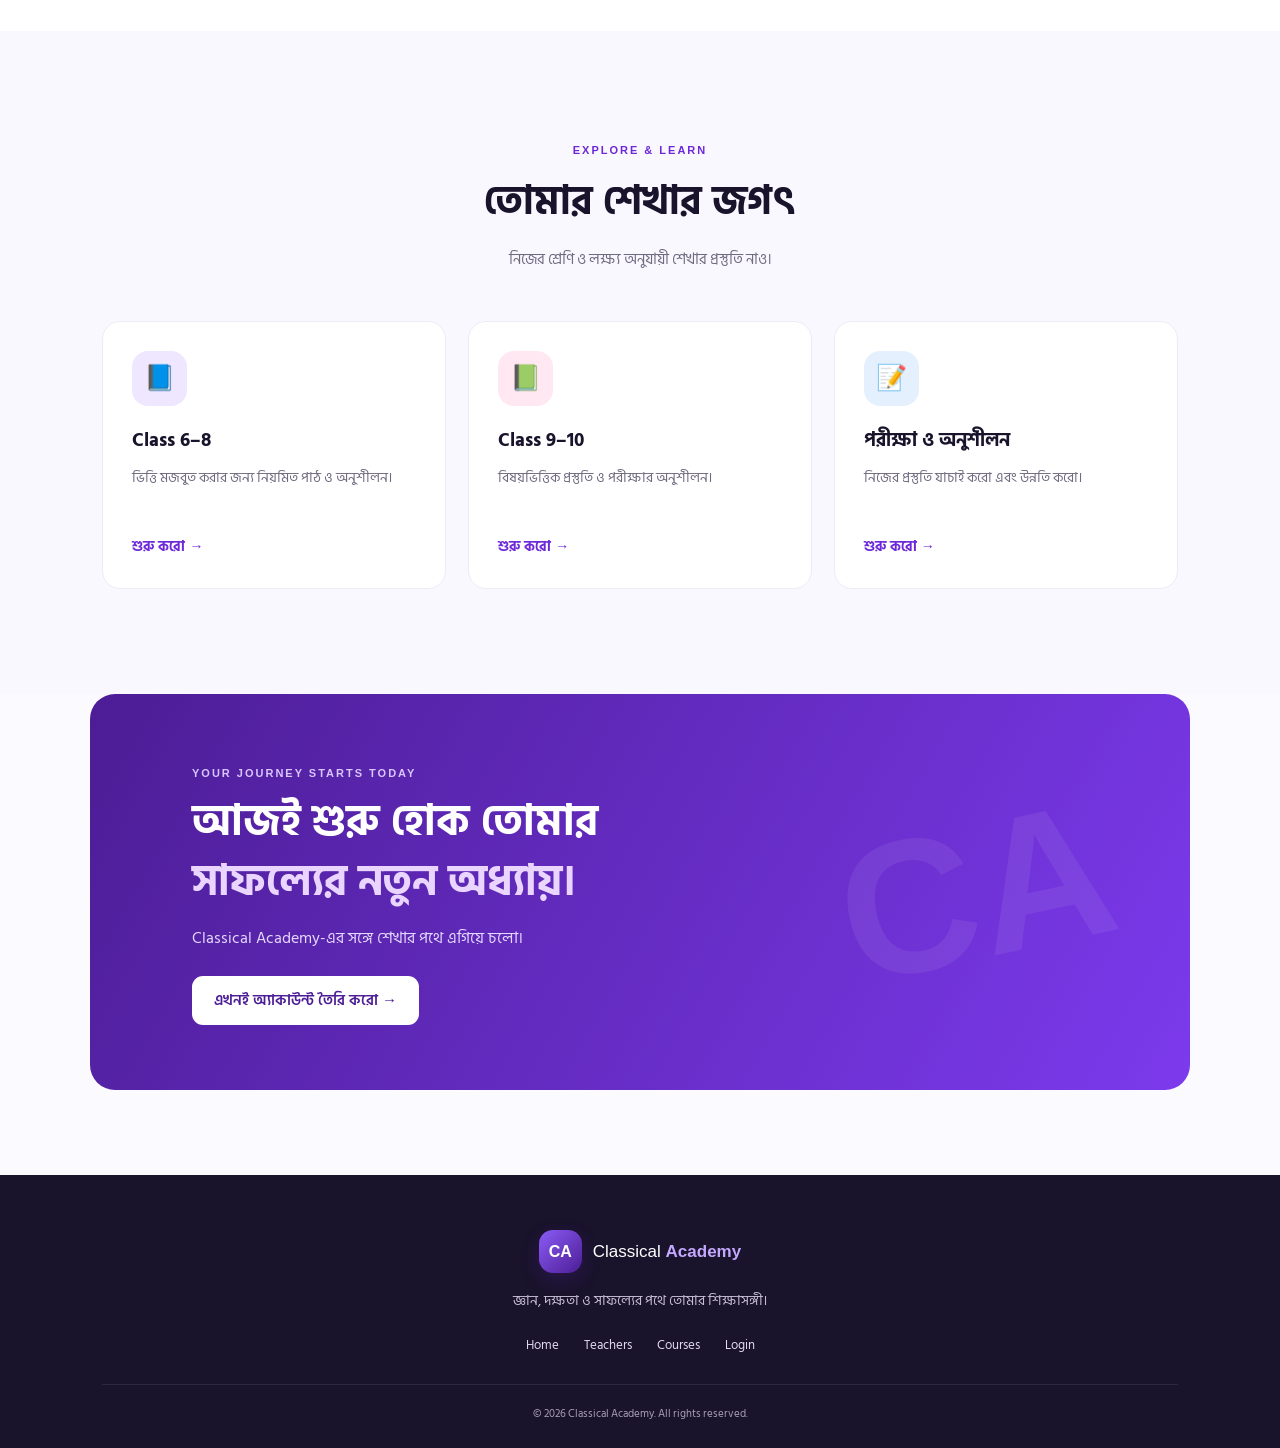
==== commit 7662244d: "Update index.html" ====
--- a/index.html
+++ b/index.html
@@ -14,6 +14,9 @@
 
   <link rel="stylesheet" href="welcome.css">
 </head>
+
+<script src="https://cdn.jsdelivr.net/npm/@supabase/supabase-js@2"></script>
+<script src="app.js"></script>
 
 <body>
 
--- a/welcome.css
+++ b/welcome.css
@@ -0,0 +1,987 @@
+
+:root {
+  --purple: #6d28d9;
+  --purple-dark: #4c1d95;
+  --purple-light: #ede9fe;
+  --ink: #19132b;
+  --muted: #716b80;
+  --white: #ffffff;
+  --bg: #fbfaff;
+  --border: #eeeaf6;
+}
+
+* {
+  margin: 0;
+  padding: 0;
+  box-sizing: border-box;
+}
+
+html {
+  scroll-behavior: smooth;
+  scroll-padding-top: 85px;
+}
+
+body {
+  font-family: "Hind Siliguri", sans-serif;
+  color: var(--ink);
+  background: var(--bg);
+  overflow-x: hidden;
+}
+
+a {
+  text-decoration: none;
+  color: inherit;
+}
+
+button {
+  font: inherit;
+}
+
+/* NAVIGATION */
+
+.navbar {
+  height: 78px;
+  width: 100%;
+  padding: 0 7%;
+  display: flex;
+  justify-content: space-between;
+  align-items: center;
+  background: rgba(255,255,255,.92);
+  backdrop-filter: blur(15px);
+  position: sticky;
+  top: 0;
+  z-index: 100;
+  border-bottom: 1px solid rgba(109,40,217,.08);
+}
+
+.brand {
+  display: flex;
+  align-items: center;
+  gap: 11px;
+  font-family: Poppins, sans-serif;
+  font-size: 17px;
+  font-weight: 500;
+}
+
+.brand b {
+  color: var(--purple);
+}
+
+.brand-logo {
+  width: 43px;
+  height: 43px;
+  display: grid;
+  place-items: center;
+  border-radius: 14px;
+  color: white;
+  font-weight: 800;
+  font-size: 16px;
+  background: linear-gradient(135deg,#8b5cf6,#4c1d95);
+  box-shadow: 0 7px 20px #6d28d933;
+}
+
+.nav-links {
+  display: flex;
+  align-items: center;
+  gap: 29px;
+  font-size: 14px;
+  font-weight: 600;
+}
+
+.nav-links > a:not(.nav-login):not(.nav-register) {
+  transition: color .25s ease;
+}
+
+.nav-links > a:hover {
+  color: var(--purple);
+}
+
+.nav-login {
+  color: var(--purple);
+}
+
+.nav-register {
+  background: var(--purple);
+  color: white;
+  padding: 11px 20px;
+  border-radius: 10px;
+  transition: .3s;
+}
+
+.nav-register:hover {
+  background: var(--purple-dark);
+  color: white !important;
+  transform: translateY(-2px);
+}
+
+.menu-toggle {
+  display: none;
+  background: none;
+  border: 0;
+  cursor: pointer;
+}
+
+/* HERO */
+
+.hero {
+  min-height: 660px;
+  padding: 85px 8% 100px;
+  position: relative;
+  display: grid;
+  grid-template-columns: 1fr 1fr;
+  align-items: center;
+  gap: 30px;
+  background:
+    radial-gradient(ellipse at 75% 40%, #eee6ff 0, transparent 45%),
+    linear-gradient(115deg,#fff 30%,#faf7ff 100%);
+  isolation: isolate;
+}
+
+.hero-content {
+  max-width: 590px;
+  position: relative;
+  z-index: 3;
+  animation: contentEnter 1s ease both;
+}
+
+.hero-badge {
+  display: inline-flex;
+  align-items: center;
+  gap: 9px;
+  padding: 9px 15px;
+  background: #f0eaff;
+  color: var(--purple);
+  border: 1px solid #e4d8ff;
+  border-radius: 30px;
+  font-size: 13px;
+  font-weight: 600;
+  margin-bottom: 24px;
+}
+
+.live-dot {
+  width: 8px;
+  height: 8px;
+  background: #22c55e;
+  border-radius: 50%;
+  box-shadow: 0 0 0 5px #22c55e20;
+}
+
+.hero h1 {
+  font-size: clamp(38px,5.2vw,66px);
+  line-height: 1.2;
+  letter-spacing: -1.5px;
+  font-weight: 700;
+  margin-bottom: 22px;
+}
+
+.hero h1 span {
+  display: block;
+  color: var(--purple);
+}
+
+.hero-description {
+  color: var(--muted);
+  font-size: 17px;
+  line-height: 1.9;
+  max-width: 480px;
+}
+
+.hero-actions {
+  display: flex;
+  flex-wrap: wrap;
+  gap: 14px;
+  margin-top: 30px;
+}
+
+.btn {
+  min-height: 49px;
+  padding: 12px 22px;
+  display: inline-flex;
+  align-items: center;
+  justify-content: center;
+  gap: 12px;
+  border-radius: 11px;
+  font-size: 15px;
+  font-weight: 600;
+  transition: transform .3s, box-shadow .3s, background .3s;
+}
+
+.btn:hover {
+  transform: translateY(-3px);
+}
+
+.btn-primary {
+  color: white;
+  background: linear-gradient(135deg,#8b5cf6,#5b21b6);
+  box-shadow: 0 9px 25px #6d28d933;
+}
+
+.btn-primary:hover {
+  box-shadow: 0 13px 30px #6d28d94d;
+}
+
+.btn-outline {
+  color: var(--purple);
+  border: 1px solid #d8c8f8;
+  background: white;
+}
+
+.hero-trust {
+  display: flex;
+  align-items: center;
+  gap: 14px;
+  margin-top: 42px;
+}
+
+.trust-avatars {
+  display: flex;
+  padding-left: 5px;
+}
+
+.trust-avatars img {
+  width: 35px;
+  height: 35px;
+  object-fit: cover;
+  border-radius: 50%;
+  border: 3px solid white;
+  margin-left: -6px;
+}
+
+.hero-trust p {
+  font-size: 12px;
+  line-height: 1.5;
+  color: var(--muted);
+}
+
+.hero-trust strong {
+  color: var(--ink);
+  font-size: 13px;
+}
+
+/* HERO IMAGE ANIMATION */
+
+.hero-visual {
+  position: relative;
+  min-height: 480px;
+  display: flex;
+  justify-content: center;
+  align-items: center;
+  isolation: isolate;
+}
+
+.hero-glow {
+  position: absolute;
+  z-index: -1;
+  border-radius: 50%;
+  filter: blur(2px);
+  pointer-events: none;
+}
+
+.glow-one {
+  width: 260px;
+  height: 260px;
+  background: #e8dcff;
+  top: 5%;
+  right: 7%;
+}
+
+.glow-two {
+  width: 190px;
+  height: 190px;
+  background: #f5dfff;
+  bottom: 8%;
+  left: 5%;
+}
+
+.orbit {
+  position: absolute;
+  width: 390px;
+  height: 390px;
+  border: 1px solid #d9c9fa;
+  border-radius: 50%;
+  z-index: -1;
+}
+
+.orbit-two {
+  width: 320px;
+  height: 320px;
+  border-style: dashed;
+  opacity: .65;
+}
+
+.floating-card {
+  position: absolute;
+  width: 185px;
+  height: 255px;
+  padding: 8px;
+  background: white;
+  border-radius: 20px;
+  box-shadow: 0 20px 55px #3b1b7020;
+  opacity: 0;
+  overflow: hidden;
+  animation-duration: 1.35s;
+  animation-timing-function: cubic-bezier(.2,.8,.2,1);
+  animation-fill-mode: forwards;
+}
+
+.floating-card img {
+  width: 100%;
+  height: 100%;
+  object-fit: cover;
+  border-radius: 14px;
+}
+
+.card-left {
+  left: 0;
+  top: 65px;
+  transform: translateX(-120px);
+  animation-name: leftArrive;
+}
+
+.card-right {
+  right: 0;
+  bottom: 55px;
+  transform: translateX(120px);
+  animation-name: rightArrive;
+  animation-delay: .18s;
+}
+
+.portrait-label {
+  position: absolute;
+  bottom: 16px;
+  left: 16px;
+  right: 16px;
+  padding: 8px;
+  border-radius: 9px;
+  color: white;
+  background: #24163dbb;
+  backdrop-filter: blur(8px);
+  text-align: center;
+  font: 600 11px Poppins, sans-serif;
+}
+
+.center-card {
+  width: 205px;
+  height: 235px;
+  position: relative;
+  z-index: 2;
+  border: 1px solid #ffffff;
+  border-radius: 25px;
+  background: linear-gradient(145deg,#ffffffed,#f1eaffed);
+  box-shadow: 0 25px 70px #4c1d952b;
+  display: flex;
+  flex-direction: column;
+  justify-content: center;
+  align-items: center;
+  opacity: 0;
+  transform: scale(.65);
+  animation: centerArrive .9s .55s cubic-bezier(.2,.8,.2,1) forwards,
+             centerFloat 5s 1.6s ease-in-out infinite;
+}
+
+.center-icon {
+  width: 65px;
+  height: 65px;
+  display: grid;
+  place-items: center;
+  background: linear-gradient(135deg,#8b5cf6,#4c1d95);
+  color: white;
+  border-radius: 20px;
+  font: 800 23px Poppins, sans-serif;
+  margin-bottom: 15px;
+  box-shadow: 0 10px 25px #6d28d944;
+}
+
+.center-card > span {
+  font: 500 11px Poppins, sans-serif;
+  letter-spacing: 4px;
+  color: var(--muted);
+}
+
+.center-card strong {
+  font: 800 19px Poppins, sans-serif;
+  color: var(--purple);
+  letter-spacing: 1px;
+}
+
+.center-card small {
+  color: var(--muted);
+  margin-top: 8px;
+  font: 500 9px Poppins, sans-serif;
+}
+
+.floating-note {
+  position: absolute;
+  z-index: 4;
+  padding: 11px 15px;
+  background: white;
+  border: 1px solid #eee7ff;
+  border-radius: 12px;
+  box-shadow: 0 10px 35px #3b1b7015;
+  font-size: 12px;
+  font-weight: 600;
+  animation: noteFloat 4s ease-in-out infinite;
+}
+
+.floating-note span {
+  color: var(--purple);
+  margin-right: 5px;
+}
+
+.note-top {
+  top: 35px;
+  right: 2%;
+}
+
+.note-bottom {
+  bottom: 25px;
+  left: 0;
+  animation-delay: -2s;
+}
+
+.scroll-down {
+  position: absolute;
+  bottom: 22px;
+  left: 50%;
+  transform: translateX(-50%);
+  display: flex;
+  align-items: center;
+  gap: 9px;
+  color: #9187a4;
+  font: 11px Poppins, sans-serif;
+}
+
+.scroll-down span {
+  width: 18px;
+  height: 28px;
+  border: 1px solid #b5a2d6;
+  border-radius: 20px;
+  position: relative;
+}
+
+.scroll-down span::after {
+  content: "";
+  position: absolute;
+  top: 5px;
+  left: 7px;
+  width: 3px;
+  height: 6px;
+  border-radius: 5px;
+  background: var(--purple);
+  animation: scrollDot 1.3s infinite;
+}
+
+/* HIGHLIGHTS */
+
+.highlights {
+  max-width: 1120px;
+  margin: -1px auto 0;
+  padding: 28px 35px;
+  background: white;
+  display: grid;
+  grid-template-columns: repeat(3,1fr);
+  gap: 25px;
+  border: 1px solid var(--border);
+  border-radius: 18px;
+  box-shadow: 0 15px 45px #28124c09;
+  position: relative;
+  z-index: 5;
+}
+
+.highlight-item {
+  display: flex;
+  align-items: center;
+  justify-content: center;
+  gap: 13px;
+}
+
+.highlight-icon {
+  width: 48px;
+  height: 48px;
+  display: grid;
+  place-items: center;
+  background: var(--purple-light);
+  border-radius: 14px;
+  font-size: 22px;
+}
+
+.highlight-item strong,
+.highlight-item small {
+  display: block;
+}
+
+.highlight-item strong {
+  font-size: 15px;
+}
+
+.highlight-item small {
+  color: var(--muted);
+  font-size: 12px;
+  margin-top: 3px;
+}
+
+/* COMMON SECTION */
+
+.section {
+  padding: 105px 8%;
+}
+
+.section-heading {
+  text-align: center;
+  max-width: 650px;
+  margin: 0 auto 48px;
+}
+
+.eyebrow {
+  display: inline-block;
+  color: var(--purple);
+  font: 700 11px Poppins, sans-serif;
+  letter-spacing: 2px;
+  margin-bottom: 13px;
+}
+
+.section-heading h2 {
+  font-size: clamp(27px,3.6vw,40px);
+  margin-bottom: 12px;
+}
+
+.section-heading p {
+  color: var(--muted);
+  font-size: 15px;
+  line-height: 1.8;
+}
+
+/* TEACHERS */
+
+.teachers-section {
+  background: white;
+}
+
+.teacher-grid {
+  display: grid;
+  grid-template-columns: repeat(3,1fr);
+  gap: 25px;
+  max-width: 1100px;
+  margin: auto;
+}
+
+.teacher-card {
+  overflow: hidden;
+  background: white;
+  border: 1px solid var(--border);
+  border-radius: 19px;
+  transition: transform .35s, box-shadow .35s;
+}
+
+.teacher-card:hover {
+  transform: translateY(-8px);
+  box-shadow: 0 20px 45px #3b1b7014;
+}
+
+.teacher-photo {
+  height: 255px;
+  position: relative;
+  overflow: hidden;
+  background: #eee8fa;
+}
+
+.teacher-photo img {
+  width: 100%;
+  height: 100%;
+  object-fit: cover;
+  transition: transform .5s;
+}
+
+.teacher-card:hover .teacher-photo img {
+  transform: scale(1.06);
+}
+
+.teacher-tag {
+  position: absolute;
+  bottom: 13px;
+  left: 13px;
+  background: white;
+  color: var(--purple);
+  border-radius: 30px;
+  padding: 6px 12px;
+  font-size: 11px;
+  font-weight: 700;
+}
+
+.teacher-info {
+  padding: 21px;
+}
+
+.teacher-info h3 {
+  font-size: 19px;
+}
+
+.teacher-info p {
+  color: var(--purple);
+  font-size: 13px;
+  font-weight: 600;
+  margin: 5px 0;
+}
+
+.teacher-info span {
+  display: block;
+  color: var(--muted);
+  font-size: 13px;
+  line-height: 1.7;
+  margin-top: 9px;
+}
+
+/* COURSES */
+
+.courses-section {
+  background: #faf8ff;
+}
+
+.course-grid {
+  display: grid;
+  grid-template-columns: repeat(3,1fr);
+  gap: 22px;
+  max-width: 1100px;
+  margin: auto;
+}
+
+.course-card {
+  background: white;
+  border: 1px solid var(--border);
+  padding: 29px;
+  border-radius: 18px;
+  transition: transform .3s, box-shadow .3s;
+}
+
+.course-card:hover {
+  transform: translateY(-6px);
+  box-shadow: 0 15px 40px #3b1b7010;
+}
+
+.course-icon {
+  width: 55px;
+  height: 55px;
+  display: grid;
+  place-items: center;
+  border-radius: 16px;
+  font-size: 25px;
+  margin-bottom: 19px;
+}
+
+.course-icon.purple { background: #eee7ff; }
+.course-icon.pink { background: #ffe8f2; }
+.course-icon.blue { background: #e5f0ff; }
+
+.course-card h3 {
+  font-size: 19px;
+  margin-bottom: 9px;
+}
+
+.course-card p {
+  color: var(--muted);
+  font-size: 14px;
+  line-height: 1.8;
+  min-height: 52px;
+}
+
+.course-card a {
+  display: inline-block;
+  color: var(--purple);
+  font-size: 14px;
+  font-weight: 700;
+  margin-top: 18px;
+}
+
+/* CTA */
+
+.cta-section {
+  margin: 0 7% 85px;
+  padding: 65px 8%;
+  border-radius: 25px;
+  background: linear-gradient(120deg,#4c1d95,#7c3aed);
+  color: white;
+  position: relative;
+  overflow: hidden;
+}
+
+.cta-content {
+  position: relative;
+  z-index: 2;
+}
+
+.cta-section .eyebrow {
+  color: #d9c6ff;
+}
+
+.cta-section h2 {
+  font-size: clamp(28px,4vw,43px);
+  line-height: 1.4;
+}
+
+.cta-section h2 span {
+  color: #e9d5ff;
+}
+
+.cta-section p {
+  color: #e5d8ff;
+  margin: 13px 0 25px;
+}
+
+.btn-white {
+  color: var(--purple-dark);
+  background: white;
+}
+
+.cta-decoration {
+  position: absolute;
+  right: 7%;
+  top: 50%;
+  transform: translateY(-50%) rotate(-12deg);
+  font: 800 190px Poppins, sans-serif;
+  color: #ffffff12;
+}
+
+/* FOOTER */
+
+.footer {
+  padding: 55px 8% 25px;
+  text-align: center;
+  background: #19132b;
+  color: white;
+}
+
+.footer-brand {
+  justify-content: center;
+}
+
+.footer-brand b {
+  color: #c4a8ff;
+}
+
+.footer > p {
+  color: #c4bdd2;
+  margin: 16px 0 22px;
+  font-size: 14px;
+}
+
+.footer-links {
+  display: flex;
+  justify-content: center;
+  flex-wrap: wrap;
+  gap: 25px;
+  margin-bottom: 28px;
+  font-size: 13px;
+  color: #e1d9ef;
+}
+
+.footer-links a:hover {
+  color: #c4a8ff;
+}
+
+.footer > small {
+  display: block;
+  border-top: 1px solid #ffffff18;
+  padding-top: 20px;
+  color: #a99fb9;
+  font-size: 11px;
+}
+
+/* ANIMATION KEYFRAMES */
+
+@keyframes contentEnter {
+  from { opacity: 0; transform: translateY(28px); }
+  to { opacity: 1; transform: translateY(0); }
+}
+
+@keyframes leftArrive {
+  0% { opacity: 0; transform: translateX(-120px) rotate(-9deg); }
+  100% { opacity: 1; transform: translateX(42px) rotate(-5deg); }
+}
+
+@keyframes rightArrive {
+  0% { opacity: 0; transform: translateX(120px) rotate(9deg); }
+  100% { opacity: 1; transform: translateX(-42px) rotate(5deg); }
+}
+
+@keyframes centerArrive {
+  to { opacity: 1; transform: scale(1); }
+}
+
+@keyframes centerFloat {
+  0%,100% { translate: 0 0; }
+  50% { translate: 0 -9px; }
+}
+
+@keyframes noteFloat {
+  0%,100% { translate: 0 0; }
+  50% { translate: 0 -8px; }
+}
+
+@keyframes scrollDot {
+  0% { opacity: 0; transform: translateY(0); }
+  50% { opacity: 1; }
+  100% { opacity: 0; transform: translateY(9px); }
+}
+
+/* RESPONSIVE */
+
+@media (max-width: 900px) {
+  .navbar { padding: 0 5%; }
+
+  .nav-links { gap: 17px; }
+
+  .hero {
+    padding: 65px 5% 90px;
+    gap: 5px;
+  }
+
+  .floating-card {
+    width: 145px;
+    height: 215px;
+  }
+
+  .center-card {
+    width: 175px;
+    height: 210px;
+  }
+
+  .orbit { width: 320px; height: 320px; }
+  .orbit-two { width: 260px; height: 260px; }
+}
+
+@media (max-width: 680px) {
+  .navbar { height: 68px; }
+
+  .brand { font-size: 15px; }
+  .brand-logo { width: 38px; height: 38px; }
+
+  .menu-toggle {
+    display: flex;
+    flex-direction: column;
+    gap: 5px;
+    padding: 8px;
+  }
+
+  .menu-toggle span {
+    width: 23px;
+    height: 2px;
+    border-radius: 3px;
+    background: var(--purple);
+  }
+
+  .nav-links {
+    display: none;
+    position: absolute;
+    top: 68px;
+    left: 0;
+    right: 0;
+    padding: 22px 6%;
+    background: white;
+    border-bottom: 1px solid var(--border);
+    box-shadow: 0 15px 25px #21113b12;
+    flex-direction: column;
+    align-items: stretch;
+    gap: 17px;
+  }
+
+  .nav-links.open { display: flex; }
+
+  .nav-register,
+  .nav-login { text-align: center; }
+
+  .hero {
+    grid-template-columns: 1fr;
+    padding: 58px 6% 80px;
+    text-align: center;
+    gap: 15px;
+  }
+
+  .hero-content { margin: auto; }
+
+  .hero h1 {
+    font-size: clamp(36px,10vw,49px);
+  }
+
+  .hero-description {
+    font-size: 15px;
+    margin: auto;
+  }
+
+  .hero-actions { justify-content: center; }
+
+  .hero-trust { justify-content: center; }
+
+  .hero-visual {
+    min-height: 380px;
+    margin-top: 10px;
+  }
+
+  .floating-card {
+    width: 125px;
+    height: 180px;
+  }
+
+  .card-left { top: 65px; }
+  .card-right { bottom: 48px; }
+
+  .center-card {
+    width: 165px;
+    height: 190px;
+  }
+
+  .center-icon {
+    width: 55px;
+    height: 55px;
+  }
+
+  .orbit { width: 290px; height: 290px; }
+  .orbit-two { width: 230px; height: 230px; }
+
+  .note-top { top: 15px; right: 0; }
+  .note-bottom { bottom: 12px; left: 0; }
+
+  .scroll-down { bottom: 13px; }
+
+  .highlights {
+    margin: 0 5%;
+    padding: 23px;
+    grid-template-columns: 1fr;
+    gap: 19px;
+  }
+
+  .highlight-item { justify-content: flex-start; }
+
+  .section { padding: 75px 6%; }
+
+  .teacher-grid,
+  .course-grid {
+    grid-template-columns: 1fr;
+    max-width: 410px;
+  }
+
+  .teacher-photo { height: 270px; }
+
+  .cta-section {
+    margin: 0 5% 60px;
+    padding: 45px 7%;
+  }
+
+  .cta-decoration { font-size: 110px; right: 3%; }
+}
+
+@media (prefers-reduced-motion: reduce) {
+  *,
+  *::before,
+  *::after {
+    animation-duration: .01ms !important;
+    animation-iteration-count: 1 !important;
+    scroll-behavior: auto !important;
+    transition-duration: .01ms !important;
+  }
+
+  .floating-card,
+  .center-card {
+    opacity: 1;
+    transform: none;
+  }
+}
